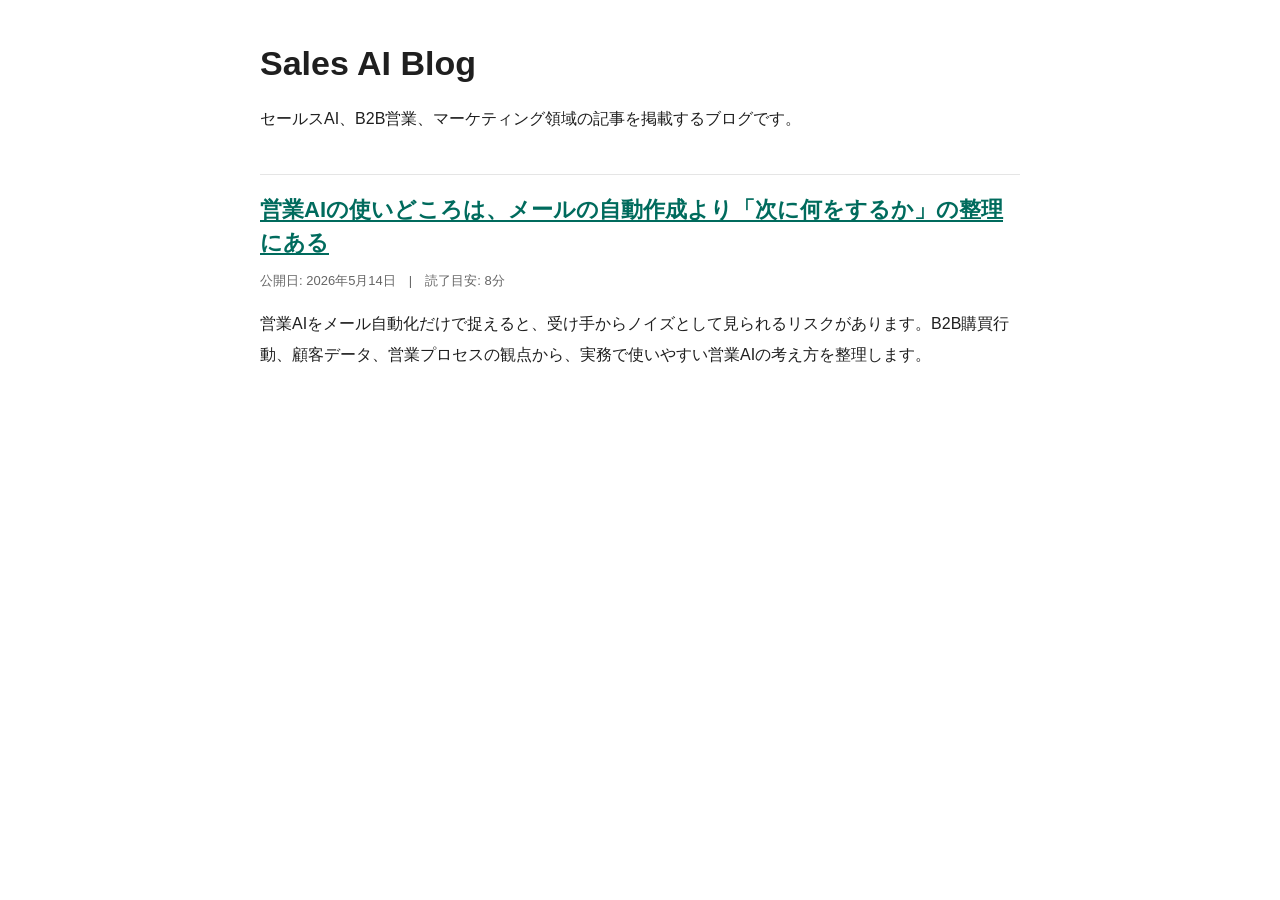
==== index.html @ db7c1b65 "Add sales AI article site" ====
<!doctype html>
<html lang="ja">
<head>
  <meta charset="utf-8">
  <meta name="viewport" content="width=device-width, initial-scale=1">
  <title>Sales AI Blog</title>
  <meta name="description" content="セールスAI、B2B営業、マーケティング領域の記事を掲載するブログです。">
  <style>
    body {
      margin: 0;
      background: #ffffff;
      color: #1f1f1f;
      font-family: -apple-system, BlinkMacSystemFont, "Hiragino Sans", "Yu Gothic", "YuGothic", Meiryo, sans-serif;
      line-height: 1.9;
      letter-spacing: 0;
    }

    main {
      width: min(760px, calc(100% - 32px));
      margin: 0 auto;
      padding: 40px 0 64px;
    }

    h1 {
      margin: 0 0 16px;
      font-size: 34px;
      line-height: 1.4;
      letter-spacing: 0;
    }

    h2 {
      margin: 40px 0 10px;
      padding-top: 18px;
      border-top: 1px solid #e5e5e5;
      font-size: 22px;
      line-height: 1.5;
    }

    p {
      margin: 0 0 1.2em;
    }

    a {
      color: #006b5d;
      text-underline-offset: 3px;
    }

    .meta {
      color: #666666;
      font-size: 13px;
    }
  </style>
</head>
<body>
  <main>
    <h1>Sales AI Blog</h1>
    <p>セールスAI、B2B営業、マーケティング領域の記事を掲載するブログです。</p>

    <h2><a href="./articles/01-sales-ai-next-action.html">営業AIの使いどころは、メールの自動作成より「次に何をするか」の整理にある</a></h2>
    <p class="meta">公開日: 2026年5月14日　|　読了目安: 8分</p>
    <p>営業AIをメール自動化だけで捉えると、受け手からノイズとして見られるリスクがあります。B2B購買行動、顧客データ、営業プロセスの観点から、実務で使いやすい営業AIの考え方を整理します。</p>
  </main>
</body>
</html>
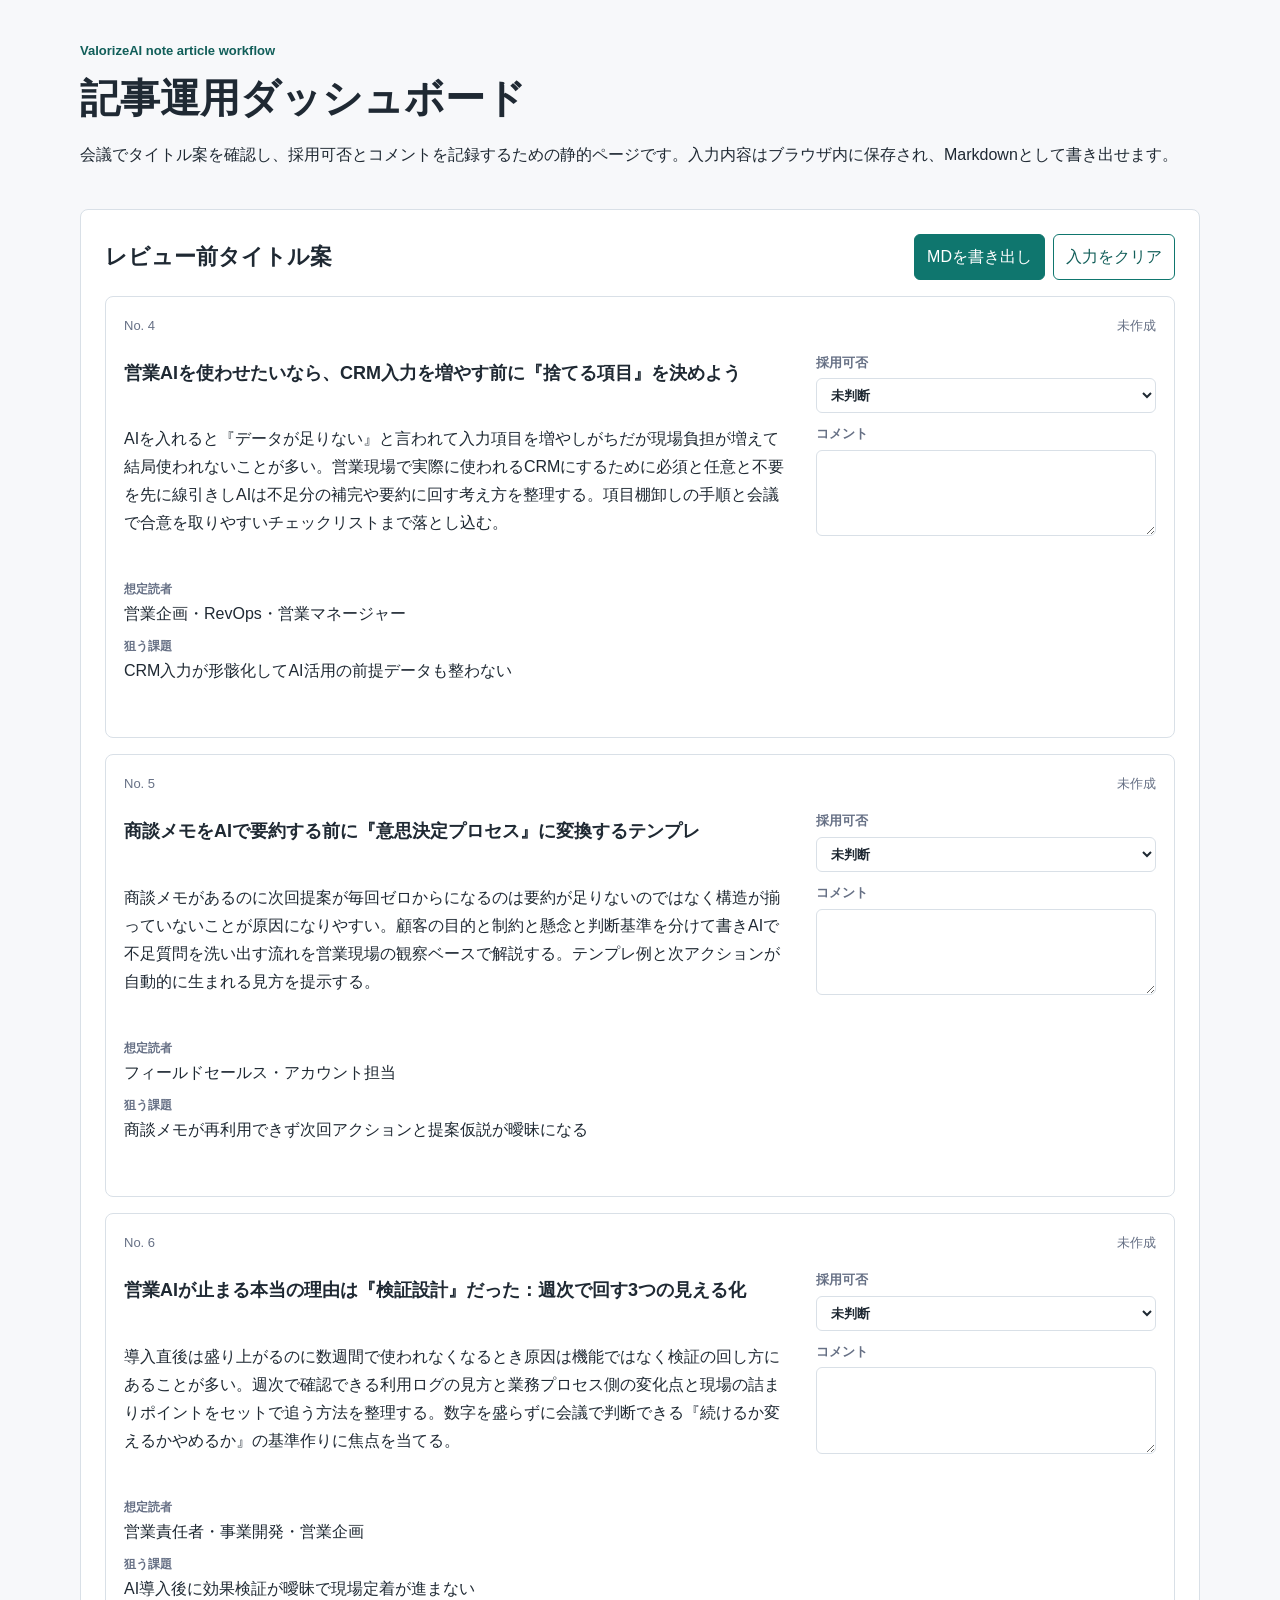
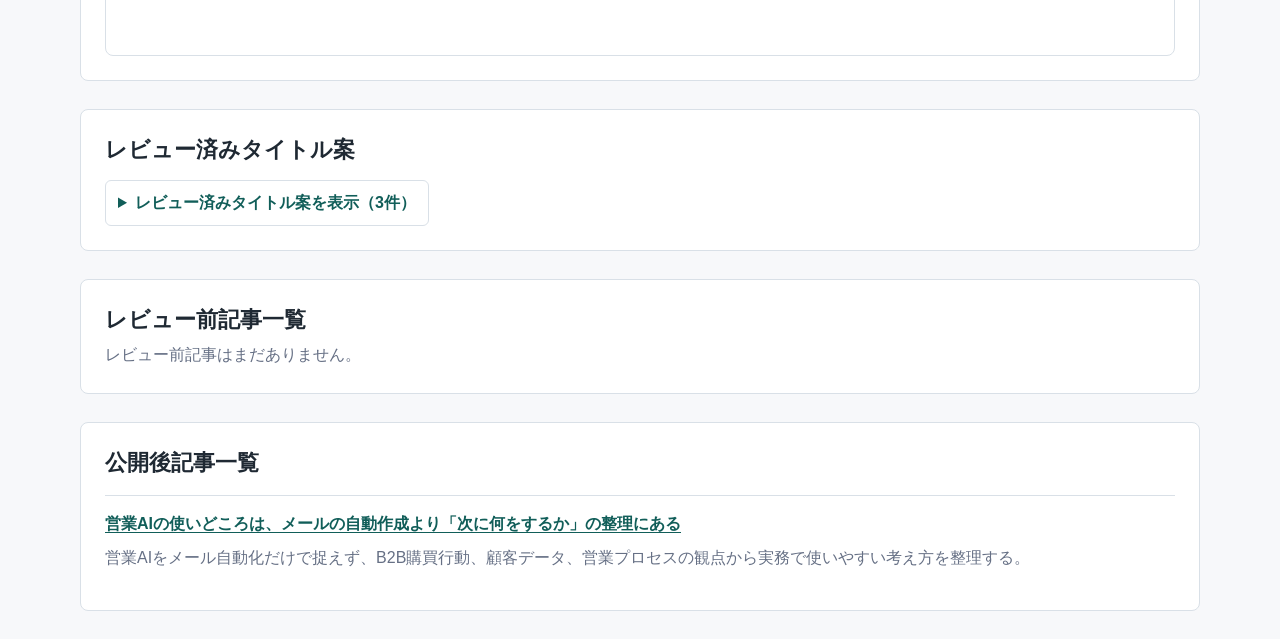
==== commit a3a49753: "Switch article tracking to Markdown 2026-05-20" ====
--- a/index.html
+++ b/index.html
@@ -3,62 +3,149 @@
 <head>
   <meta charset="utf-8">
   <meta name="viewport" content="width=device-width, initial-scale=1">
-  <title>Sales AI Blog</title>
-  <meta name="description" content="セールスAI、B2B営業、マーケティング領域の記事を掲載するブログです。">
-  <style>
-    body {
-      margin: 0;
-      background: #ffffff;
-      color: #1f1f1f;
-      font-family: -apple-system, BlinkMacSystemFont, "Hiragino Sans", "Yu Gothic", "YuGothic", Meiryo, sans-serif;
-      line-height: 1.9;
-      letter-spacing: 0;
-    }
+  <meta name="robots" content="noindex, nofollow">
+  <title>ValorizeAI 記事運用ダッシュボード</title>
+  <meta name="description" content="タイトル案、レビュー前記事、公開後記事を確認する会議用ダッシュボードです。">
+  <link rel="stylesheet" href="./styles.css">
+</head><body>
+  <header class="site-header">
+    <p class="eyebrow">ValorizeAI note article workflow</p>
+    <h1>記事運用ダッシュボード</h1>
+    <p>会議でタイトル案を確認し、採用可否とコメントを記録するための静的ページです。入力内容はブラウザ内に保存され、Markdownとして書き出せます。</p>
+  </header>
+  <main>
+    <section class="section">
+      <div class="section-title">
+        <h2>レビュー前タイトル案</h2>
+        <div class="actions">
+          <button type="button" id="exportMarkdown">MDを書き出し</button>
+          <button type="button" id="clearLocal">入力をクリア</button>
+        </div>
+      </div>
+      <div class="ideas-grid">
+        <article class="idea-card" data-row-id="4" data-title="営業AIを使わせたいなら、CRM入力を増やす前に『捨てる項目』を決めよう">
+          <div class="card-head">
+            <span class="number">No. 4</span>
+            <span class="status">未作成</span>
+          </div>
+          <h3>営業AIを使わせたいなら、CRM入力を増やす前に『捨てる項目』を決めよう</h3>
+          <p>AIを入れると『データが足りない』と言われて入力項目を増やしがちだが現場負担が増えて結局使われないことが多い。営業現場で実際に使われるCRMにするために必須と任意と不要を先に線引きしAIは不足分の補完や要約に回す考え方を整理する。項目棚卸しの手順と会議で合意を取りやすいチェックリストまで落とし込む。</p>
+          <dl>
+            <div><dt>想定読者</dt><dd>営業企画・RevOps・営業マネージャー</dd></div>
+            <div><dt>狙う課題</dt><dd>CRM入力が形骸化してAI活用の前提データも整わない</dd></div>
+          </dl>
+          <div class="review-controls">
+            <label>
+              採用可否
+              <select data-field="decision">
+                <option value="未判断" selected>未判断</option>
+<option value="採用">採用</option>
+<option value="不採用">不採用</option>
+<option value="保留">保留</option>
+              </select>
+            </label>
+            <label>
+              コメント
+              <textarea data-field="comment" rows="3"></textarea>
+            </label>
+          </div>
+        </article>
+<article class="idea-card" data-row-id="5" data-title="商談メモをAIで要約する前に『意思決定プロセス』に変換するテンプレ">
+          <div class="card-head">
+            <span class="number">No. 5</span>
+            <span class="status">未作成</span>
+          </div>
+          <h3>商談メモをAIで要約する前に『意思決定プロセス』に変換するテンプレ</h3>
+          <p>商談メモがあるのに次回提案が毎回ゼロからになるのは要約が足りないのではなく構造が揃っていないことが原因になりやすい。顧客の目的と制約と懸念と判断基準を分けて書きAIで不足質問を洗い出す流れを営業現場の観察ベースで解説する。テンプレ例と次アクションが自動的に生まれる見方を提示する。</p>
+          <dl>
+            <div><dt>想定読者</dt><dd>フィールドセールス・アカウント担当</dd></div>
+            <div><dt>狙う課題</dt><dd>商談メモが再利用できず次回アクションと提案仮説が曖昧になる</dd></div>
+          </dl>
+          <div class="review-controls">
+            <label>
+              採用可否
+              <select data-field="decision">
+                <option value="未判断" selected>未判断</option>
+<option value="採用">採用</option>
+<option value="不採用">不採用</option>
+<option value="保留">保留</option>
+              </select>
+            </label>
+            <label>
+              コメント
+              <textarea data-field="comment" rows="3"></textarea>
+            </label>
+          </div>
+        </article>
+<article class="idea-card" data-row-id="6" data-title="営業AIが止まる本当の理由は『検証設計』だった：週次で回す3つの見える化">
+          <div class="card-head">
+            <span class="number">No. 6</span>
+            <span class="status">未作成</span>
+          </div>
+          <h3>営業AIが止まる本当の理由は『検証設計』だった：週次で回す3つの見える化</h3>
+          <p>導入直後は盛り上がるのに数週間で使われなくなるとき原因は機能ではなく検証の回し方にあることが多い。週次で確認できる利用ログの見方と業務プロセス側の変化点と現場の詰まりポイントをセットで追う方法を整理する。数字を盛らずに会議で判断できる『続けるか変えるかやめるか』の基準作りに焦点を当てる。</p>
+          <dl>
+            <div><dt>想定読者</dt><dd>営業責任者・事業開発・営業企画</dd></div>
+            <div><dt>狙う課題</dt><dd>AI導入後に効果検証が曖昧で現場定着が進まない</dd></div>
+          </dl>
+          <div class="review-controls">
+            <label>
+              採用可否
+              <select data-field="decision">
+                <option value="未判断" selected>未判断</option>
+<option value="採用">採用</option>
+<option value="不採用">不採用</option>
+<option value="保留">保留</option>
+              </select>
+            </label>
+            <label>
+              コメント
+              <textarea data-field="comment" rows="3"></textarea>
+            </label>
+          </div>
+        </article>
+      </div>
+    </section>
 
-    main {
-      width: min(760px, calc(100% - 32px));
-      margin: 0 auto;
-      padding: 40px 0 64px;
-    }
+    <section class="section compact-section reviewed-section">
+      <h2>レビュー済みタイトル案</h2>
+      <details class="reviewed-details">
+        <summary>レビュー済みタイトル案を表示（3件）</summary>
+        <ul class="reviewed-list">
+<li>
+          <span class="reviewed-decision">採用</span>
+          <span class="reviewed-title">営業AIを導入する前に決めておきたい「使わせる業務」と「任せない業務」</span>
+          
+        </li>
+<li>
+          <span class="reviewed-decision">採用</span>
+          <span class="reviewed-title">AIで商談準備を速くするなら、最初に見るべき顧客情報は何か</span>
+          <p class="reviewed-reason">AIで適当にやらない。人間がしっかり情報収集するプロセスにAIが実際にどのように使われるのか。という点にフォーカス。</p>
+        </li>
+<li>
+          <span class="reviewed-decision">不採用</span>
+          <span class="reviewed-title">営業資料をAIで作る前に、まず整理すべき「顧客の言葉」</span>
+          <p class="reviewed-reason">作成の方針上、営業資料をAIで作りましょうというのは当分触れないで良いかなと。</p>
+        </li>
+        </ul>
+      </details>
+    </section>
 
-    h1 {
-      margin: 0 0 16px;
-      font-size: 34px;
-      line-height: 1.4;
-      letter-spacing: 0;
-    }
+    <section class="section">
+      <h2>レビュー前記事一覧</h2>
+      <p class="empty">レビュー前記事はまだありません。</p>
+    </section>
 
-    h2 {
-      margin: 40px 0 10px;
-      padding-top: 18px;
-      border-top: 1px solid #e5e5e5;
-      font-size: 22px;
-      line-height: 1.5;
-    }
-
-    p {
-      margin: 0 0 1.2em;
-    }
-
-    a {
-      color: #006b5d;
-      text-underline-offset: 3px;
-    }
-
-    .meta {
-      color: #666666;
-      font-size: 13px;
-    }
-  </style>
-</head>
-<body>
-  <main>
-    <h1>Sales AI Blog</h1>
-    <p>セールスAI、B2B営業、マーケティング領域の記事を掲載するブログです。</p>
-
-    <h2><a href="./articles/01-sales-ai-next-action.html">営業AIの使いどころは、メールの自動作成より「次に何をするか」の整理にある</a></h2>
-    <p class="meta">公開日: 2026年5月14日　|　読了目安: 8分</p>
-    <p>営業AIをメール自動化だけで捉えると、受け手からノイズとして見られるリスクがあります。B2B購買行動、顧客データ、営業プロセスの観点から、実務で使いやすい営業AIの考え方を整理します。</p>
+    <section class="section">
+      <h2>公開後記事一覧</h2>
+      <ul class="article-list">
+<li>
+          <div class="article-title"><a href="articles/01-sales-ai-next-action.html">営業AIの使いどころは、メールの自動作成より「次に何をするか」の整理にある</a></div>
+          <p>営業AIをメール自動化だけで捉えず、B2B購買行動、顧客データ、営業プロセスの観点から実務で使いやすい考え方を整理する。</p>
+        </li>
+      </ul>
+    </section>
   </main>
+  <script src="./review.js"></script>
 </body>
-</html>
+</html>
--- a/styles.css
+++ b/styles.css
@@ -0,0 +1,295 @@
+:root {
+  --ink: #1f2933;
+  --muted: #667085;
+  --line: #d9e0e7;
+  --bg: #f7f8fa;
+  --panel: #ffffff;
+  --accent: #0f766e;
+  --accent-dark: #115e59;
+}
+
+* {
+  box-sizing: border-box;
+}
+
+body {
+  margin: 0;
+  background: var(--bg);
+  color: var(--ink);
+  font-family: -apple-system, BlinkMacSystemFont, "Hiragino Sans", "Yu Gothic", "YuGothic", Meiryo, sans-serif;
+  line-height: 1.75;
+  letter-spacing: 0;
+}
+
+a {
+  color: var(--accent-dark);
+  text-underline-offset: 3px;
+}
+
+.site-header,
+main {
+  width: min(1120px, calc(100% - 32px));
+  margin: 0 auto;
+}
+
+.site-header {
+  padding: 40px 0 24px;
+}
+
+.eyebrow {
+  margin: 0 0 8px;
+  color: var(--accent-dark);
+  font-size: 13px;
+  font-weight: 700;
+}
+
+h1 {
+  margin: 0 0 12px;
+  font-size: clamp(28px, 4vw, 40px);
+  line-height: 1.35;
+}
+
+h2 {
+  margin: 0;
+  font-size: 22px;
+  line-height: 1.45;
+}
+
+h3 {
+  margin: 8px 0 8px;
+  font-size: 18px;
+  line-height: 1.55;
+}
+
+.section {
+  margin: 0 0 28px;
+  padding: 24px;
+  background: var(--panel);
+  border: 1px solid var(--line);
+  border-radius: 8px;
+}
+
+.section-title {
+  display: flex;
+  gap: 16px;
+  align-items: center;
+  justify-content: space-between;
+  margin-bottom: 16px;
+}
+
+.actions {
+  display: flex;
+  flex-wrap: wrap;
+  gap: 8px;
+}
+
+button,
+select,
+textarea {
+  font: inherit;
+}
+
+button {
+  border: 1px solid var(--accent);
+  border-radius: 6px;
+  padding: 8px 12px;
+  background: var(--accent);
+  color: #ffffff;
+  cursor: pointer;
+}
+
+button#clearLocal {
+  background: #ffffff;
+  color: var(--accent-dark);
+}
+
+.ideas-grid {
+  display: grid;
+  grid-template-columns: 1fr;
+  gap: 16px;
+}
+
+.idea-card {
+  display: grid;
+  grid-template-columns: minmax(0, 1fr) minmax(260px, 340px);
+  column-gap: 24px;
+  row-gap: 14px;
+  border: 1px solid var(--line);
+  border-radius: 8px;
+  padding: 18px;
+  background: #ffffff;
+}
+
+.card-head {
+  display: flex;
+  grid-column: 1 / -1;
+  justify-content: space-between;
+  gap: 12px;
+  color: var(--muted);
+  font-size: 13px;
+}
+
+.idea-card h3,
+.idea-card p,
+.idea-card dl {
+  grid-column: 1;
+}
+
+.status {
+  white-space: nowrap;
+}
+
+dl {
+  margin: 12px 0;
+}
+
+dt {
+  color: var(--muted);
+  font-size: 12px;
+  font-weight: 700;
+}
+
+dd {
+  margin: 0 0 8px;
+}
+
+.review-controls {
+  display: grid;
+  grid-column: 2;
+  grid-row: 2 / span 4;
+  align-self: start;
+  gap: 10px;
+}
+
+label {
+  display: grid;
+  gap: 4px;
+  color: var(--muted);
+  font-size: 13px;
+  font-weight: 700;
+}
+
+select,
+textarea {
+  width: 100%;
+  border: 1px solid var(--line);
+  border-radius: 6px;
+  padding: 8px 10px;
+  color: var(--ink);
+  background: #ffffff;
+}
+
+textarea {
+  resize: vertical;
+}
+
+.article-list {
+  margin: 16px 0 0;
+  padding: 0;
+  list-style: none;
+}
+
+.reviewed-list {
+  margin: 16px 0 0;
+  padding: 0;
+  list-style: none;
+}
+
+.reviewed-details {
+  margin-top: 14px;
+}
+
+.reviewed-details summary {
+  width: fit-content;
+  border: 1px solid var(--line);
+  border-radius: 6px;
+  padding: 8px 12px;
+  color: var(--accent-dark);
+  font-weight: 700;
+  cursor: pointer;
+  user-select: none;
+}
+
+.reviewed-details summary:hover {
+  background: #eef6f4;
+}
+
+.reviewed-list li {
+  display: grid;
+  grid-template-columns: 84px minmax(0, 1fr);
+  gap: 10px 14px;
+  align-items: start;
+  padding: 10px 0;
+  border-top: 1px solid var(--line);
+}
+
+.reviewed-decision {
+  display: inline-block;
+  border-radius: 999px;
+  padding: 2px 10px;
+  background: #eef6f4;
+  color: var(--accent-dark);
+  font-size: 13px;
+  font-weight: 700;
+  text-align: center;
+}
+
+.reviewed-title {
+  font-weight: 700;
+}
+
+.reviewed-reason {
+  grid-column: 2;
+  margin: -4px 0 0;
+  color: var(--muted);
+  font-size: 14px;
+}
+
+.article-list li {
+  padding: 14px 0;
+  border-top: 1px solid var(--line);
+}
+
+.article-title {
+  font-weight: 700;
+}
+
+.article-list p,
+.empty {
+  margin: 6px 0 0;
+  color: var(--muted);
+}
+
+.note-link {
+  display: inline-block;
+  margin-left: 8px;
+  font-size: 13px;
+}
+
+@media (max-width: 680px) {
+  .section {
+    padding: 18px;
+  }
+
+  .section-title {
+    align-items: flex-start;
+    flex-direction: column;
+  }
+
+  .idea-card {
+    grid-template-columns: 1fr;
+  }
+
+  .review-controls {
+    grid-column: 1;
+    grid-row: auto;
+  }
+
+  .reviewed-list li {
+    grid-template-columns: 1fr;
+  }
+
+  .reviewed-reason {
+    grid-column: 1;
+  }
+}
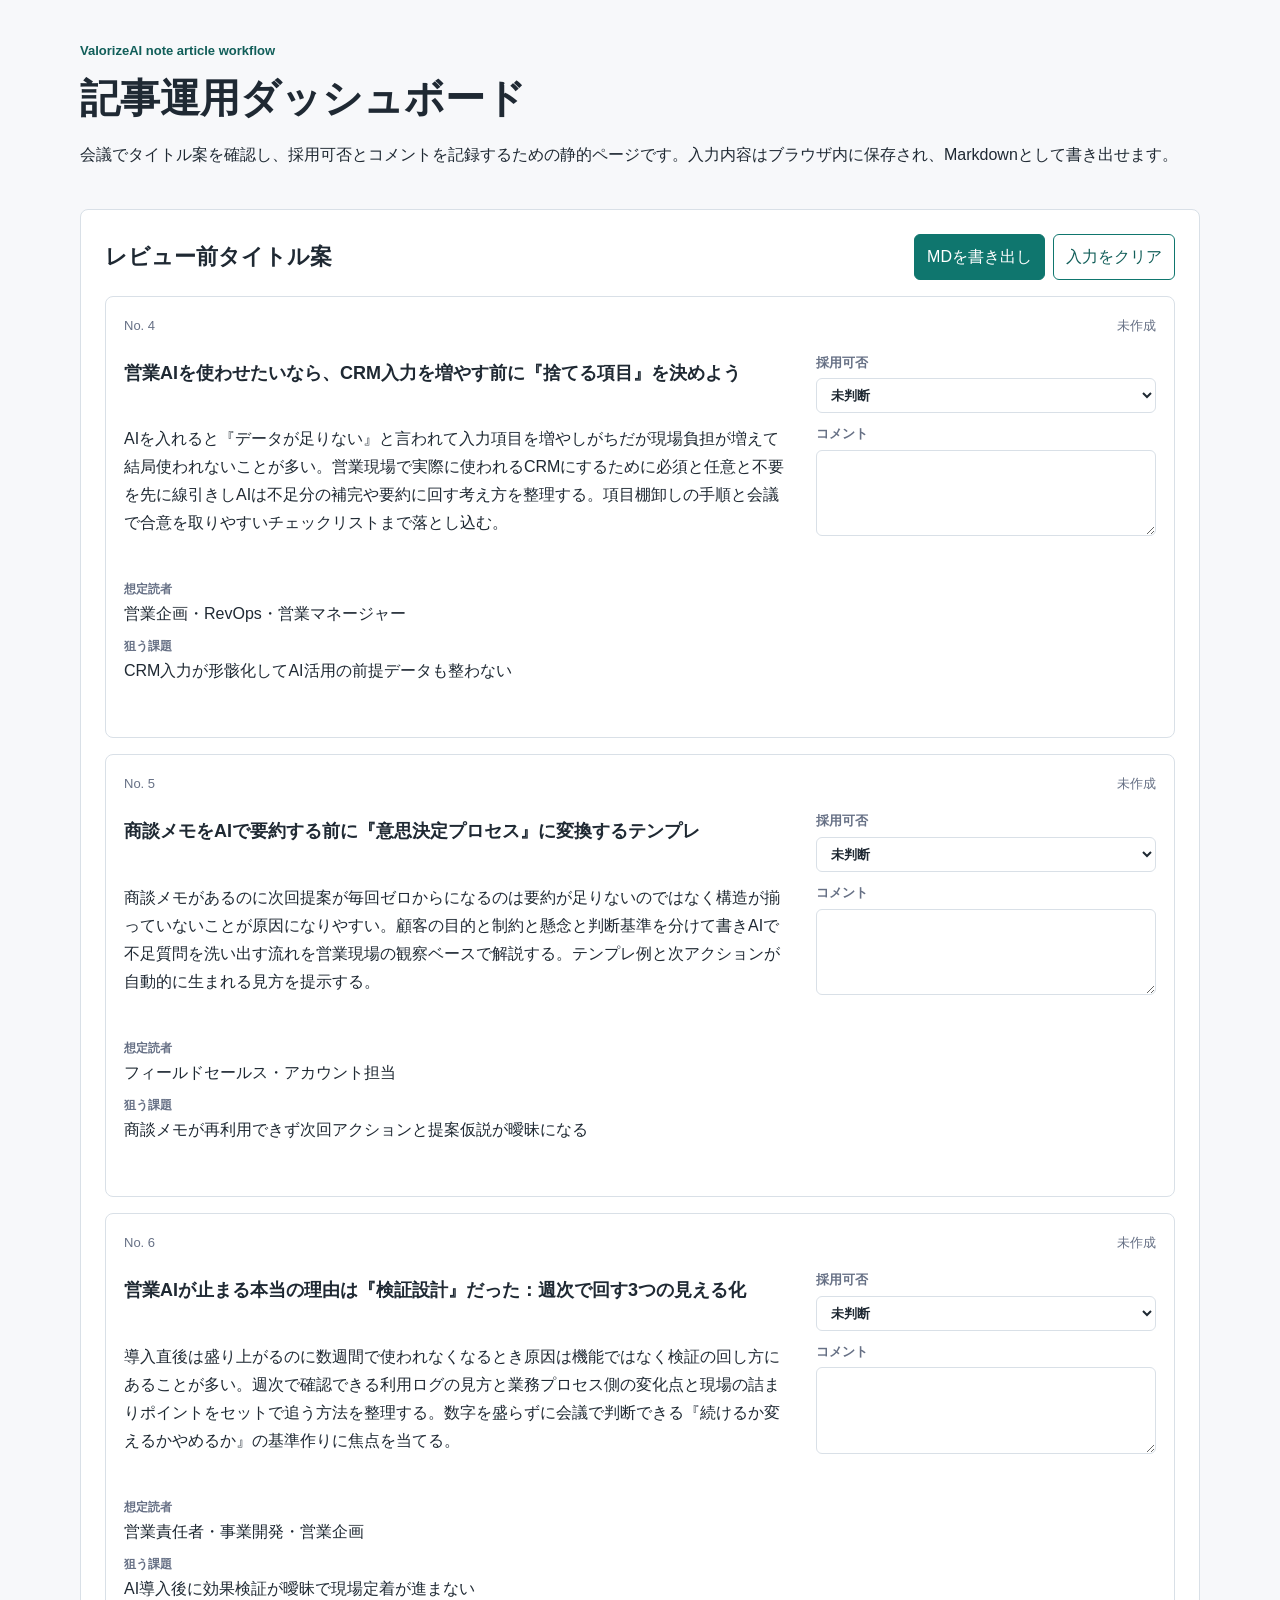
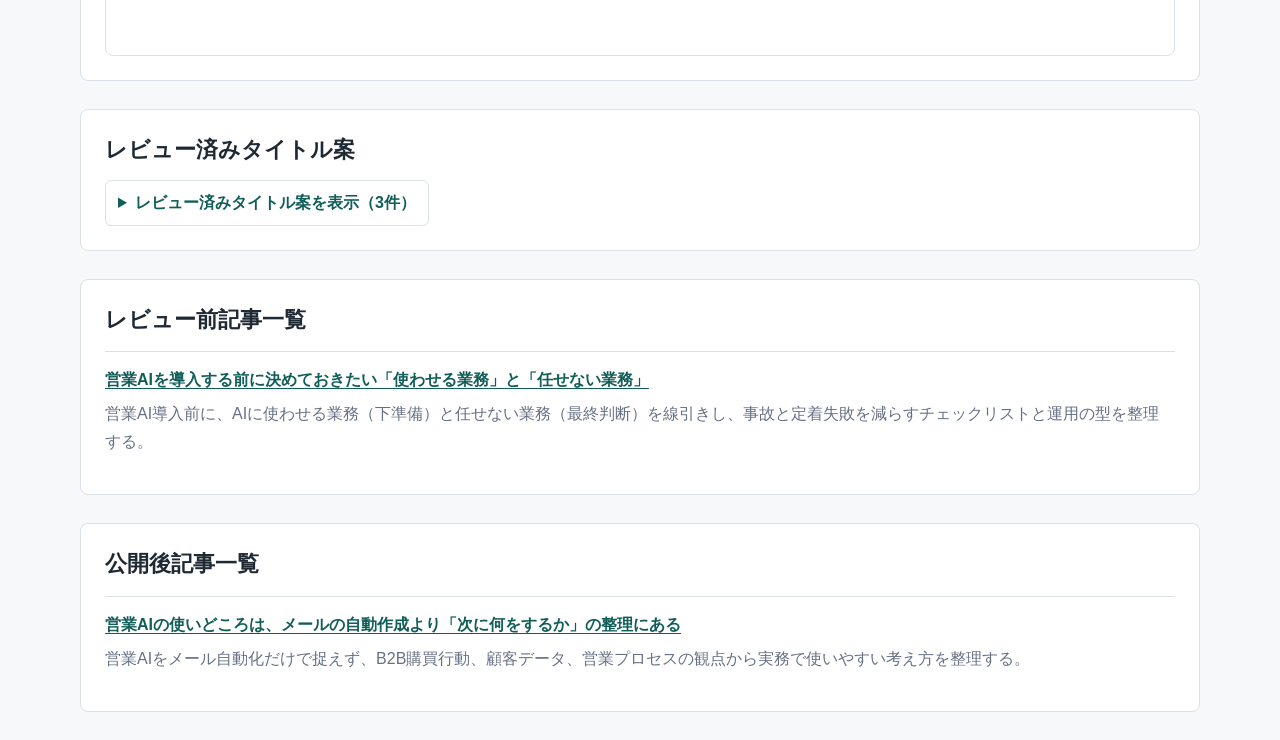
==== commit a8543193: "Add review article 2026-05-20 sales-ai-task-boundary" ====
--- a/index.html
+++ b/index.html
@@ -133,7 +133,12 @@
 
     <section class="section">
       <h2>レビュー前記事一覧</h2>
-      <p class="empty">レビュー前記事はまだありません。</p>
+      <ul class="article-list">
+<li>
+          <div class="article-title"><a href="articles/2026-05-20-sales-ai-task-boundary.html">営業AIを導入する前に決めておきたい「使わせる業務」と「任せない業務」</a></div>
+          <p>営業AI導入前に、AIに使わせる業務（下準備）と任せない業務（最終判断）を線引きし、事故と定着失敗を減らすチェックリストと運用の型を整理する。</p>
+        </li>
+      </ul>
     </section>
 
     <section class="section">
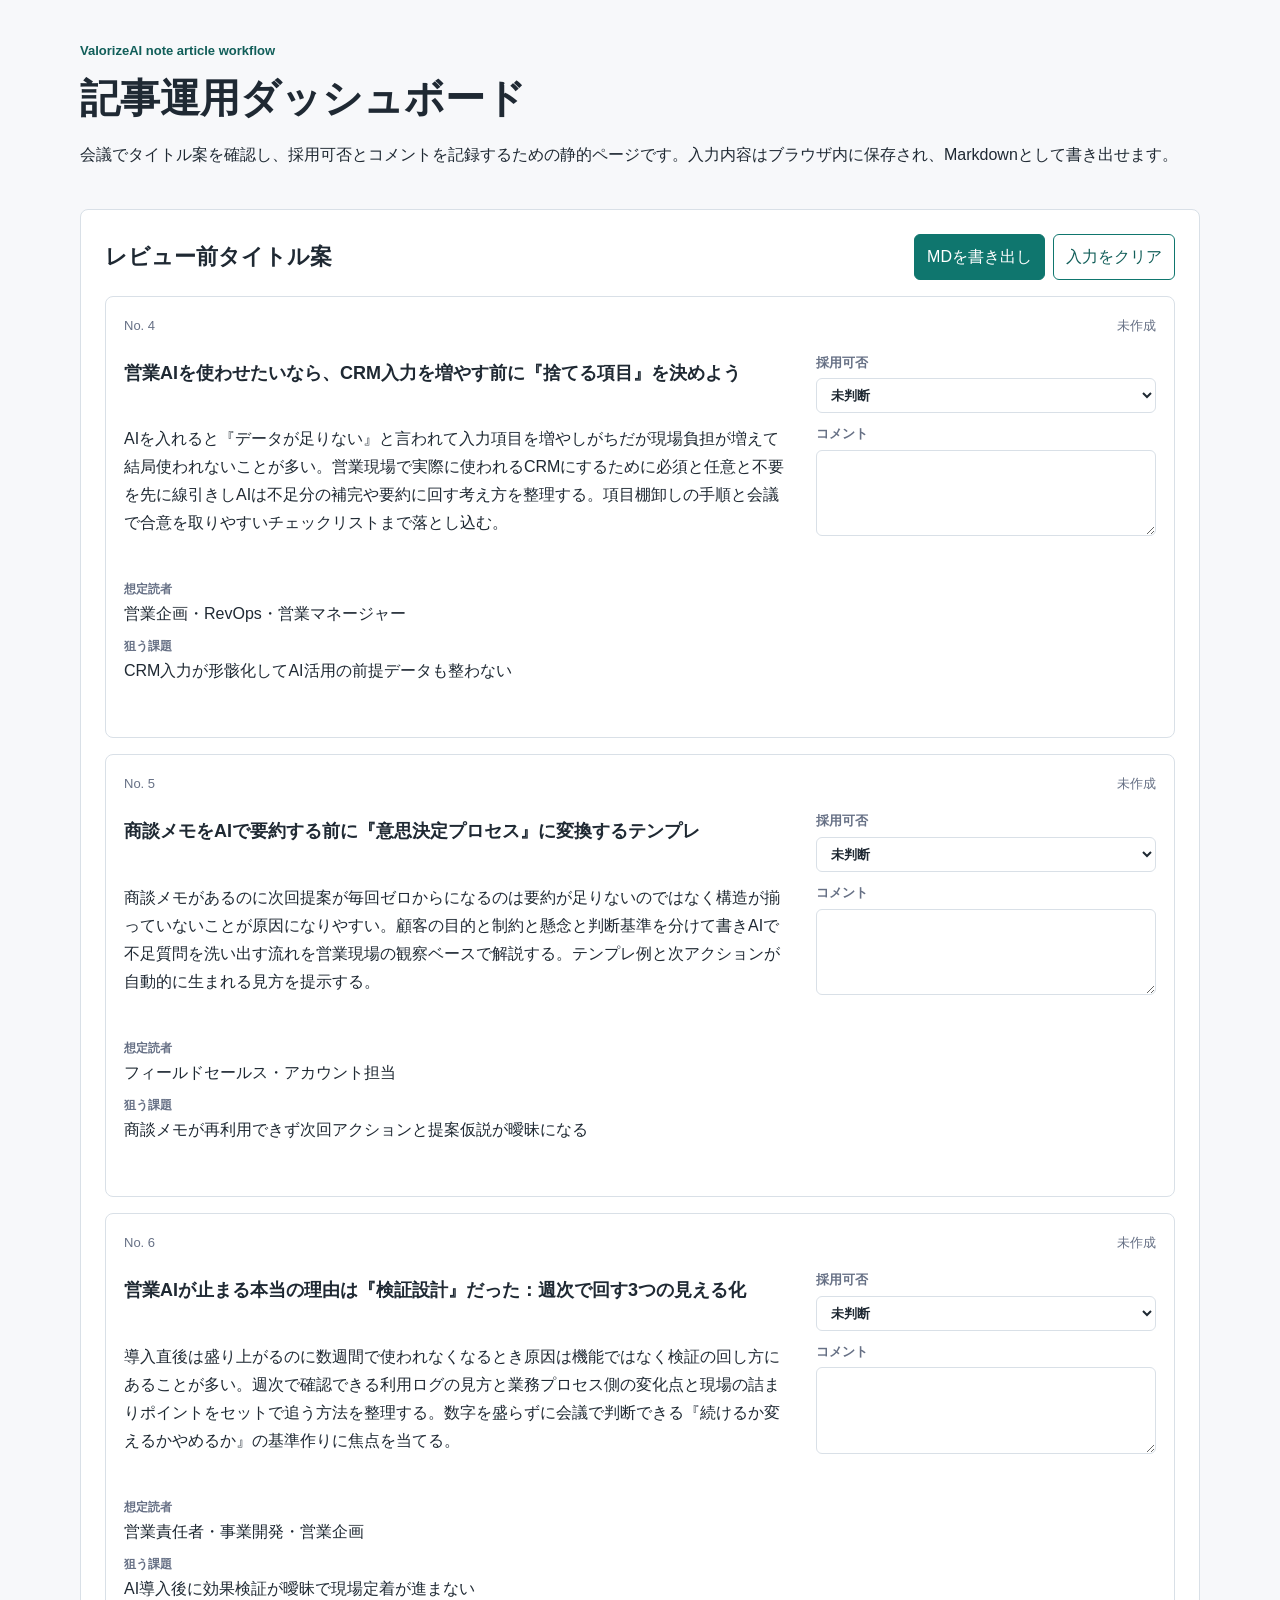
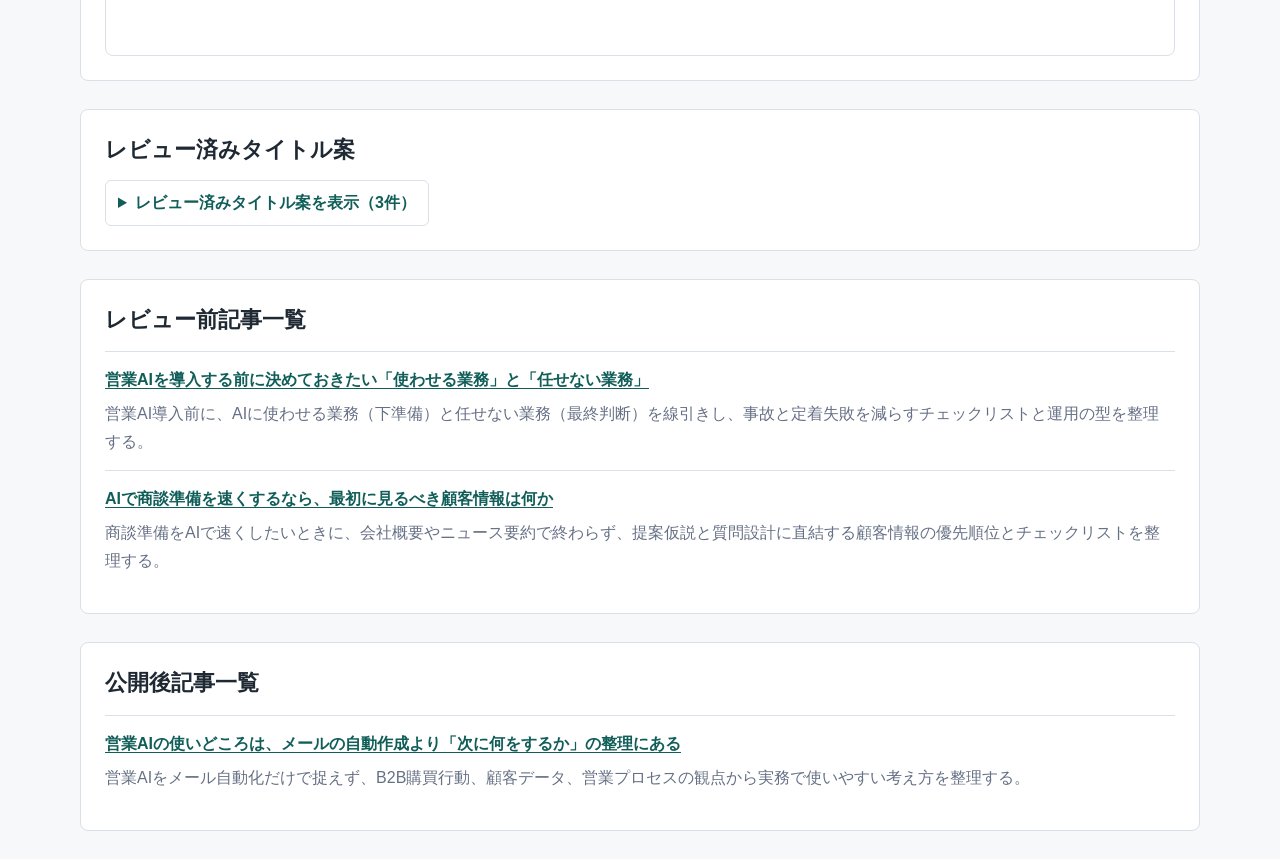
==== commit ec7a2652: "Add review article 2026-05-21 sales-ai-meeting-prep-customer-info" ====
--- a/index.html
+++ b/index.html
@@ -138,6 +138,10 @@
           <div class="article-title"><a href="articles/2026-05-20-sales-ai-task-boundary.html">営業AIを導入する前に決めておきたい「使わせる業務」と「任せない業務」</a></div>
           <p>営業AI導入前に、AIに使わせる業務（下準備）と任せない業務（最終判断）を線引きし、事故と定着失敗を減らすチェックリストと運用の型を整理する。</p>
         </li>
+<li>
+          <div class="article-title"><a href="articles/2026-05-21-sales-ai-meeting-prep-customer-info.html">AIで商談準備を速くするなら、最初に見るべき顧客情報は何か</a></div>
+          <p>商談準備をAIで速くしたいときに、会社概要やニュース要約で終わらず、提案仮説と質問設計に直結する顧客情報の優先順位とチェックリストを整理する。</p>
+        </li>
       </ul>
     </section>
 
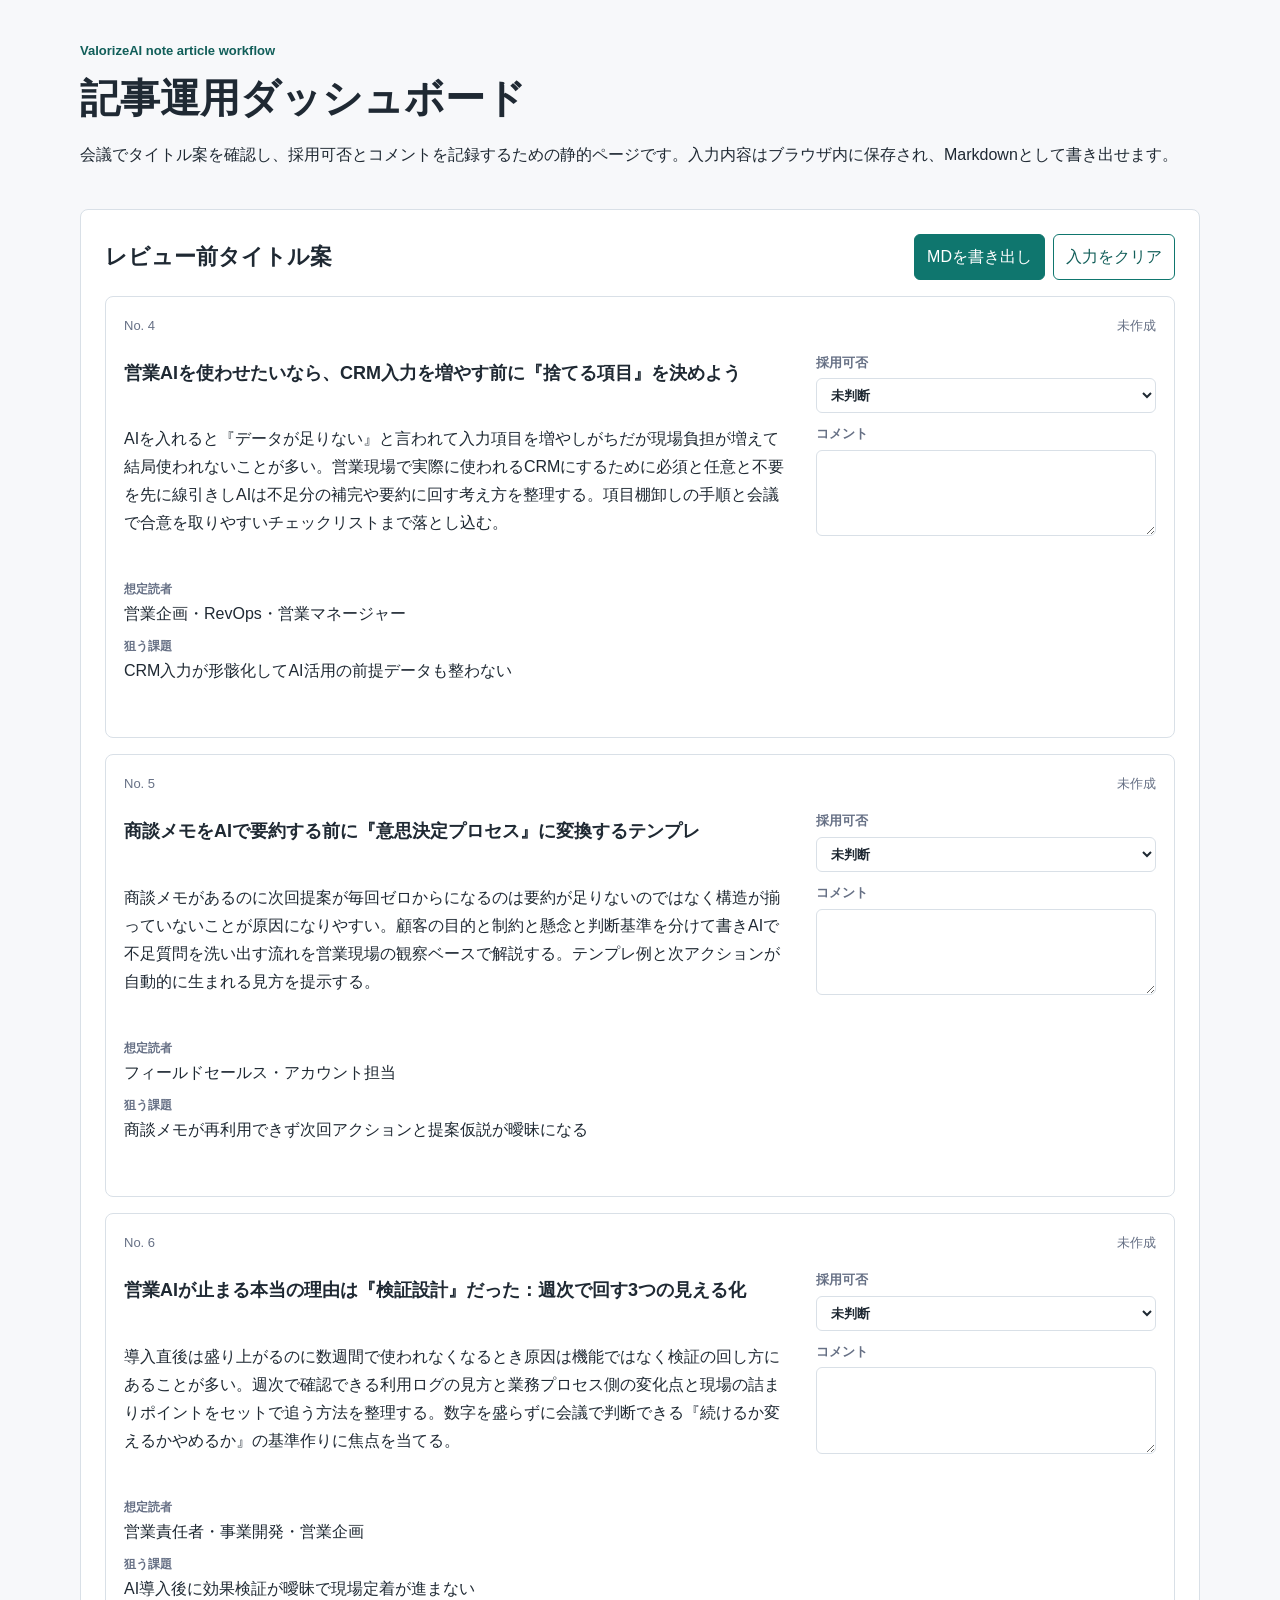
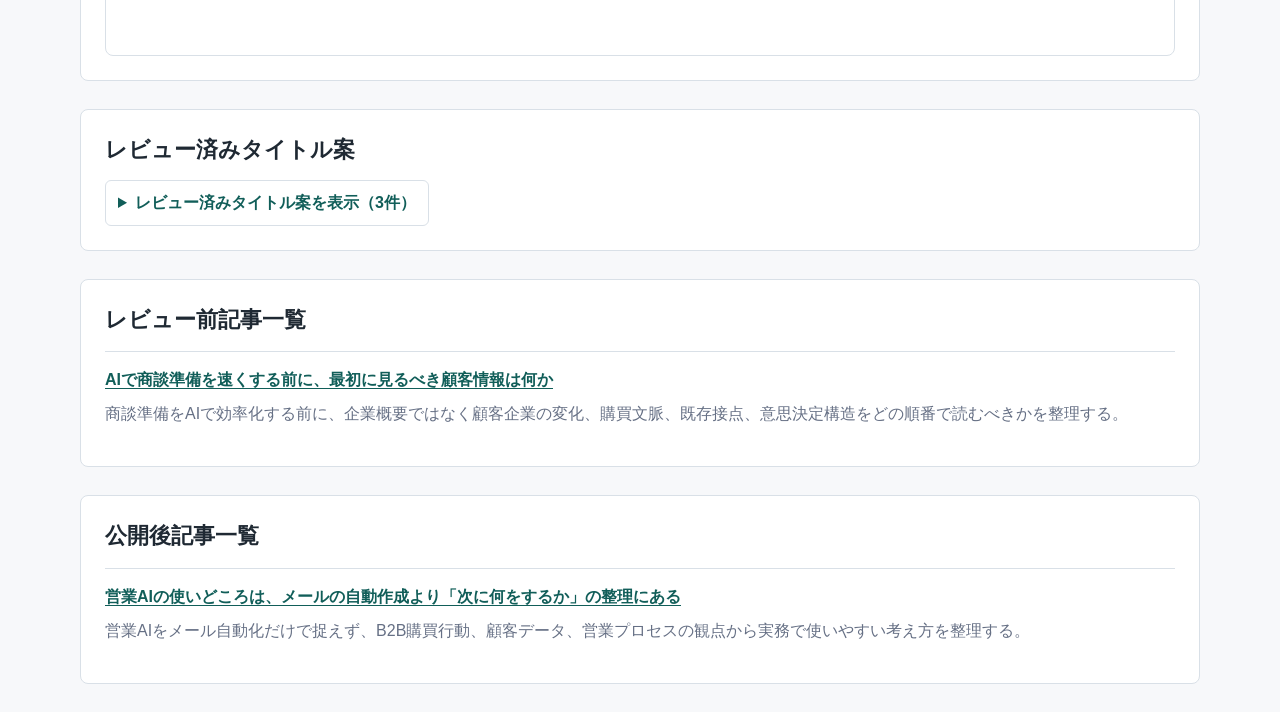
==== commit e176592c: "Replace review articles with refreshed AI sales prep article" ====
--- a/index.html
+++ b/index.html
@@ -119,7 +119,7 @@
         </li>
 <li>
           <span class="reviewed-decision">採用</span>
-          <span class="reviewed-title">AIで商談準備を速くするなら、最初に見るべき顧客情報は何か</span>
+          <span class="reviewed-title">AIで商談準備を速くする前に、最初に見るべき顧客情報は何か</span>
           <p class="reviewed-reason">AIで適当にやらない。人間がしっかり情報収集するプロセスにAIが実際にどのように使われるのか。という点にフォーカス。</p>
         </li>
 <li>
@@ -135,12 +135,8 @@
       <h2>レビュー前記事一覧</h2>
       <ul class="article-list">
 <li>
-          <div class="article-title"><a href="articles/2026-05-20-sales-ai-task-boundary.html">営業AIを導入する前に決めておきたい「使わせる業務」と「任せない業務」</a></div>
-          <p>営業AI導入前に、AIに使わせる業務（下準備）と任せない業務（最終判断）を線引きし、事故と定着失敗を減らすチェックリストと運用の型を整理する。</p>
-        </li>
-<li>
-          <div class="article-title"><a href="articles/2026-05-21-sales-ai-meeting-prep-customer-info.html">AIで商談準備を速くするなら、最初に見るべき顧客情報は何か</a></div>
-          <p>商談準備をAIで速くしたいときに、会社概要やニュース要約で終わらず、提案仮説と質問設計に直結する顧客情報の優先順位とチェックリストを整理する。</p>
+          <div class="article-title"><a href="articles/2026-05-21-ai-sales-prep-customer-info.html">AIで商談準備を速くする前に、最初に見るべき顧客情報は何か</a></div>
+          <p>商談準備をAIで効率化する前に、企業概要ではなく顧客企業の変化、購買文脈、既存接点、意思決定構造をどの順番で読むべきかを整理する。</p>
         </li>
       </ul>
     </section>
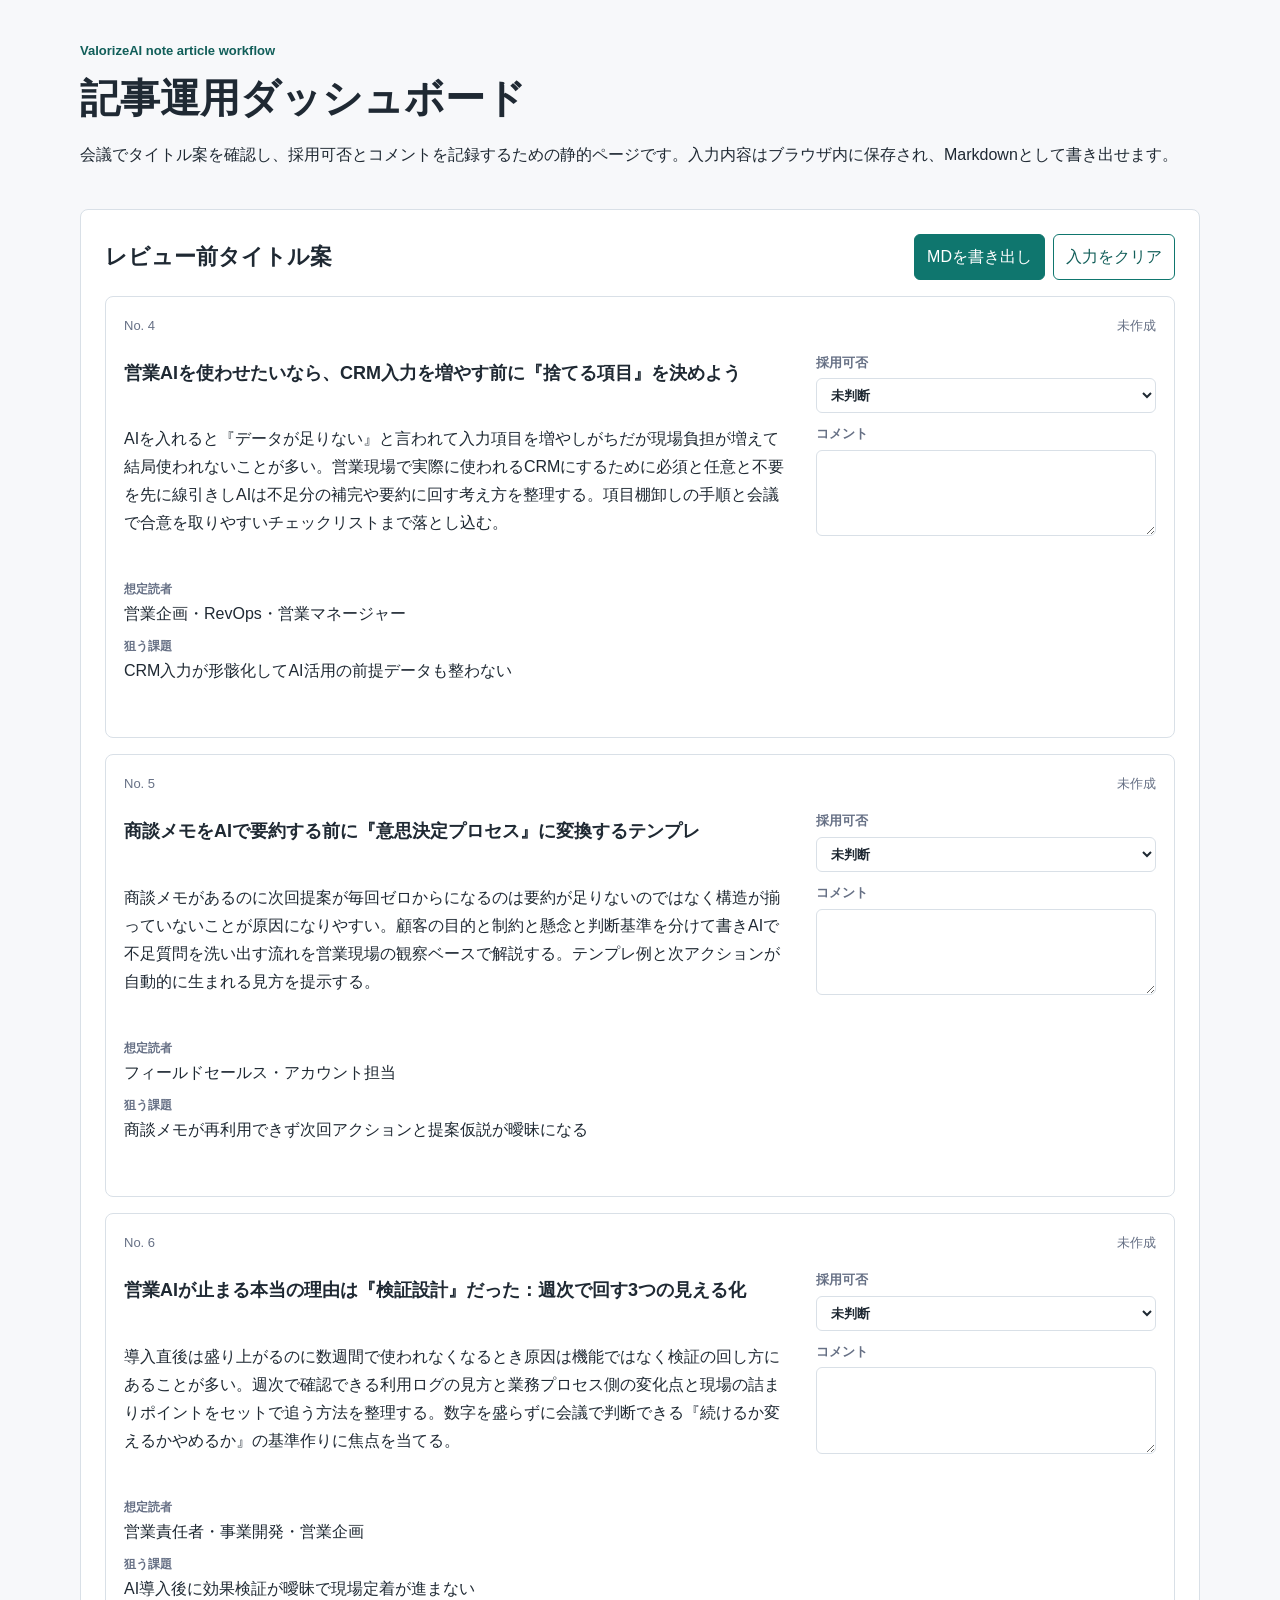
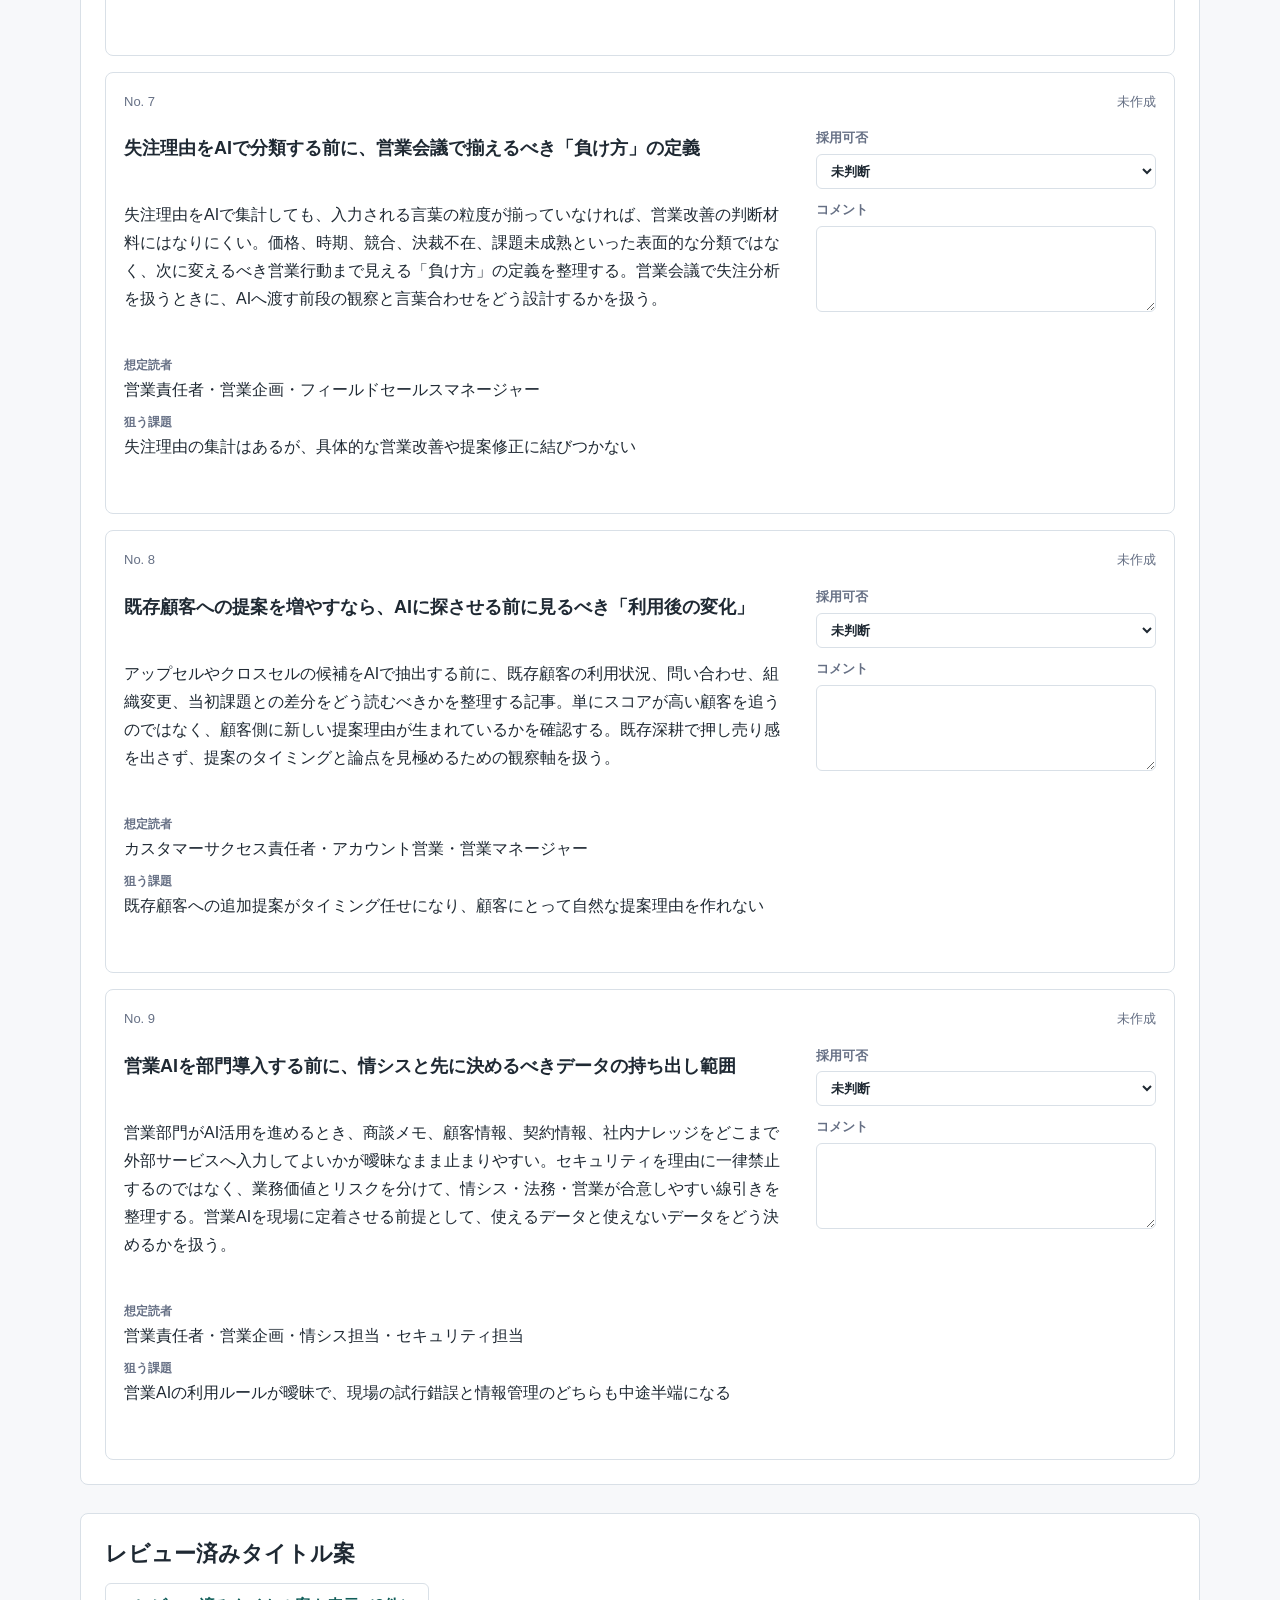
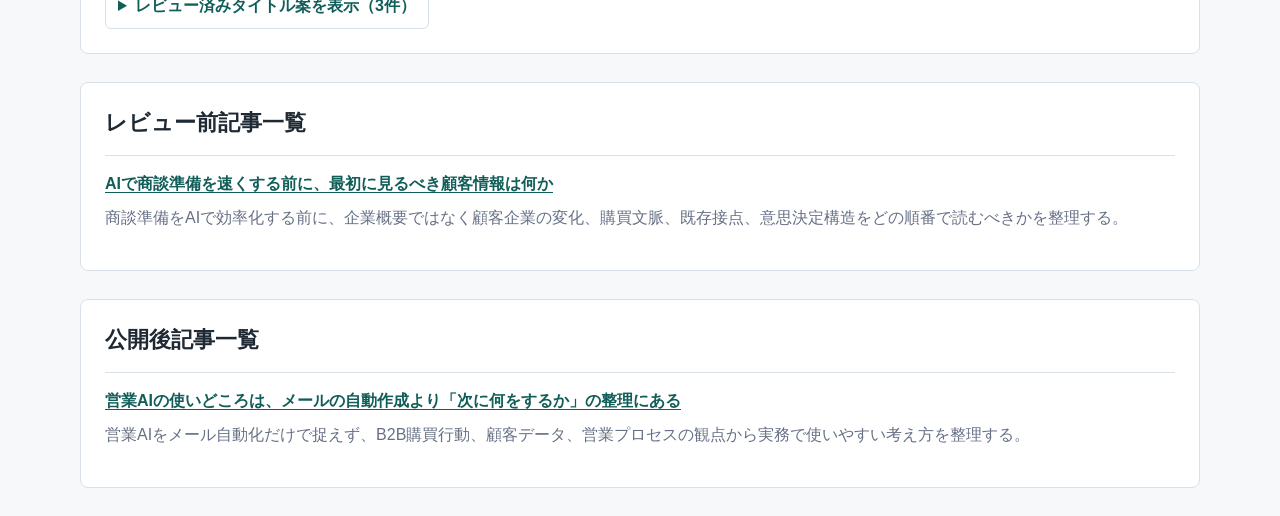
==== commit 8346e247: "Add daily article ideas 2026-05-21" ====
--- a/index.html
+++ b/index.html
@@ -104,6 +104,87 @@
             </label>
           </div>
         </article>
+<article class="idea-card" data-row-id="7" data-title="失注理由をAIで分類する前に、営業会議で揃えるべき「負け方」の定義">
+          <div class="card-head">
+            <span class="number">No. 7</span>
+            <span class="status">未作成</span>
+          </div>
+          <h3>失注理由をAIで分類する前に、営業会議で揃えるべき「負け方」の定義</h3>
+          <p>失注理由をAIで集計しても、入力される言葉の粒度が揃っていなければ、営業改善の判断材料にはなりにくい。価格、時期、競合、決裁不在、課題未成熟といった表面的な分類ではなく、次に変えるべき営業行動まで見える「負け方」の定義を整理する。営業会議で失注分析を扱うときに、AIへ渡す前段の観察と言葉合わせをどう設計するかを扱う。</p>
+          <dl>
+            <div><dt>想定読者</dt><dd>営業責任者・営業企画・フィールドセールスマネージャー</dd></div>
+            <div><dt>狙う課題</dt><dd>失注理由の集計はあるが、具体的な営業改善や提案修正に結びつかない</dd></div>
+          </dl>
+          <div class="review-controls">
+            <label>
+              採用可否
+              <select data-field="decision">
+                <option value="未判断" selected>未判断</option>
+<option value="採用">採用</option>
+<option value="不採用">不採用</option>
+<option value="保留">保留</option>
+              </select>
+            </label>
+            <label>
+              コメント
+              <textarea data-field="comment" rows="3"></textarea>
+            </label>
+          </div>
+        </article>
+<article class="idea-card" data-row-id="8" data-title="既存顧客への提案を増やすなら、AIに探させる前に見るべき「利用後の変化」">
+          <div class="card-head">
+            <span class="number">No. 8</span>
+            <span class="status">未作成</span>
+          </div>
+          <h3>既存顧客への提案を増やすなら、AIに探させる前に見るべき「利用後の変化」</h3>
+          <p>アップセルやクロスセルの候補をAIで抽出する前に、既存顧客の利用状況、問い合わせ、組織変更、当初課題との差分をどう読むべきかを整理する記事。単にスコアが高い顧客を追うのではなく、顧客側に新しい提案理由が生まれているかを確認する。既存深耕で押し売り感を出さず、提案のタイミングと論点を見極めるための観察軸を扱う。</p>
+          <dl>
+            <div><dt>想定読者</dt><dd>カスタマーサクセス責任者・アカウント営業・営業マネージャー</dd></div>
+            <div><dt>狙う課題</dt><dd>既存顧客への追加提案がタイミング任せになり、顧客にとって自然な提案理由を作れない</dd></div>
+          </dl>
+          <div class="review-controls">
+            <label>
+              採用可否
+              <select data-field="decision">
+                <option value="未判断" selected>未判断</option>
+<option value="採用">採用</option>
+<option value="不採用">不採用</option>
+<option value="保留">保留</option>
+              </select>
+            </label>
+            <label>
+              コメント
+              <textarea data-field="comment" rows="3"></textarea>
+            </label>
+          </div>
+        </article>
+<article class="idea-card" data-row-id="9" data-title="営業AIを部門導入する前に、情シスと先に決めるべきデータの持ち出し範囲">
+          <div class="card-head">
+            <span class="number">No. 9</span>
+            <span class="status">未作成</span>
+          </div>
+          <h3>営業AIを部門導入する前に、情シスと先に決めるべきデータの持ち出し範囲</h3>
+          <p>営業部門がAI活用を進めるとき、商談メモ、顧客情報、契約情報、社内ナレッジをどこまで外部サービスへ入力してよいかが曖昧なまま止まりやすい。セキュリティを理由に一律禁止するのではなく、業務価値とリスクを分けて、情シス・法務・営業が合意しやすい線引きを整理する。営業AIを現場に定着させる前提として、使えるデータと使えないデータをどう決めるかを扱う。</p>
+          <dl>
+            <div><dt>想定読者</dt><dd>営業責任者・営業企画・情シス担当・セキュリティ担当</dd></div>
+            <div><dt>狙う課題</dt><dd>営業AIの利用ルールが曖昧で、現場の試行錯誤と情報管理のどちらも中途半端になる</dd></div>
+          </dl>
+          <div class="review-controls">
+            <label>
+              採用可否
+              <select data-field="decision">
+                <option value="未判断" selected>未判断</option>
+<option value="採用">採用</option>
+<option value="不採用">不採用</option>
+<option value="保留">保留</option>
+              </select>
+            </label>
+            <label>
+              コメント
+              <textarea data-field="comment" rows="3"></textarea>
+            </label>
+          </div>
+        </article>
       </div>
     </section>
 
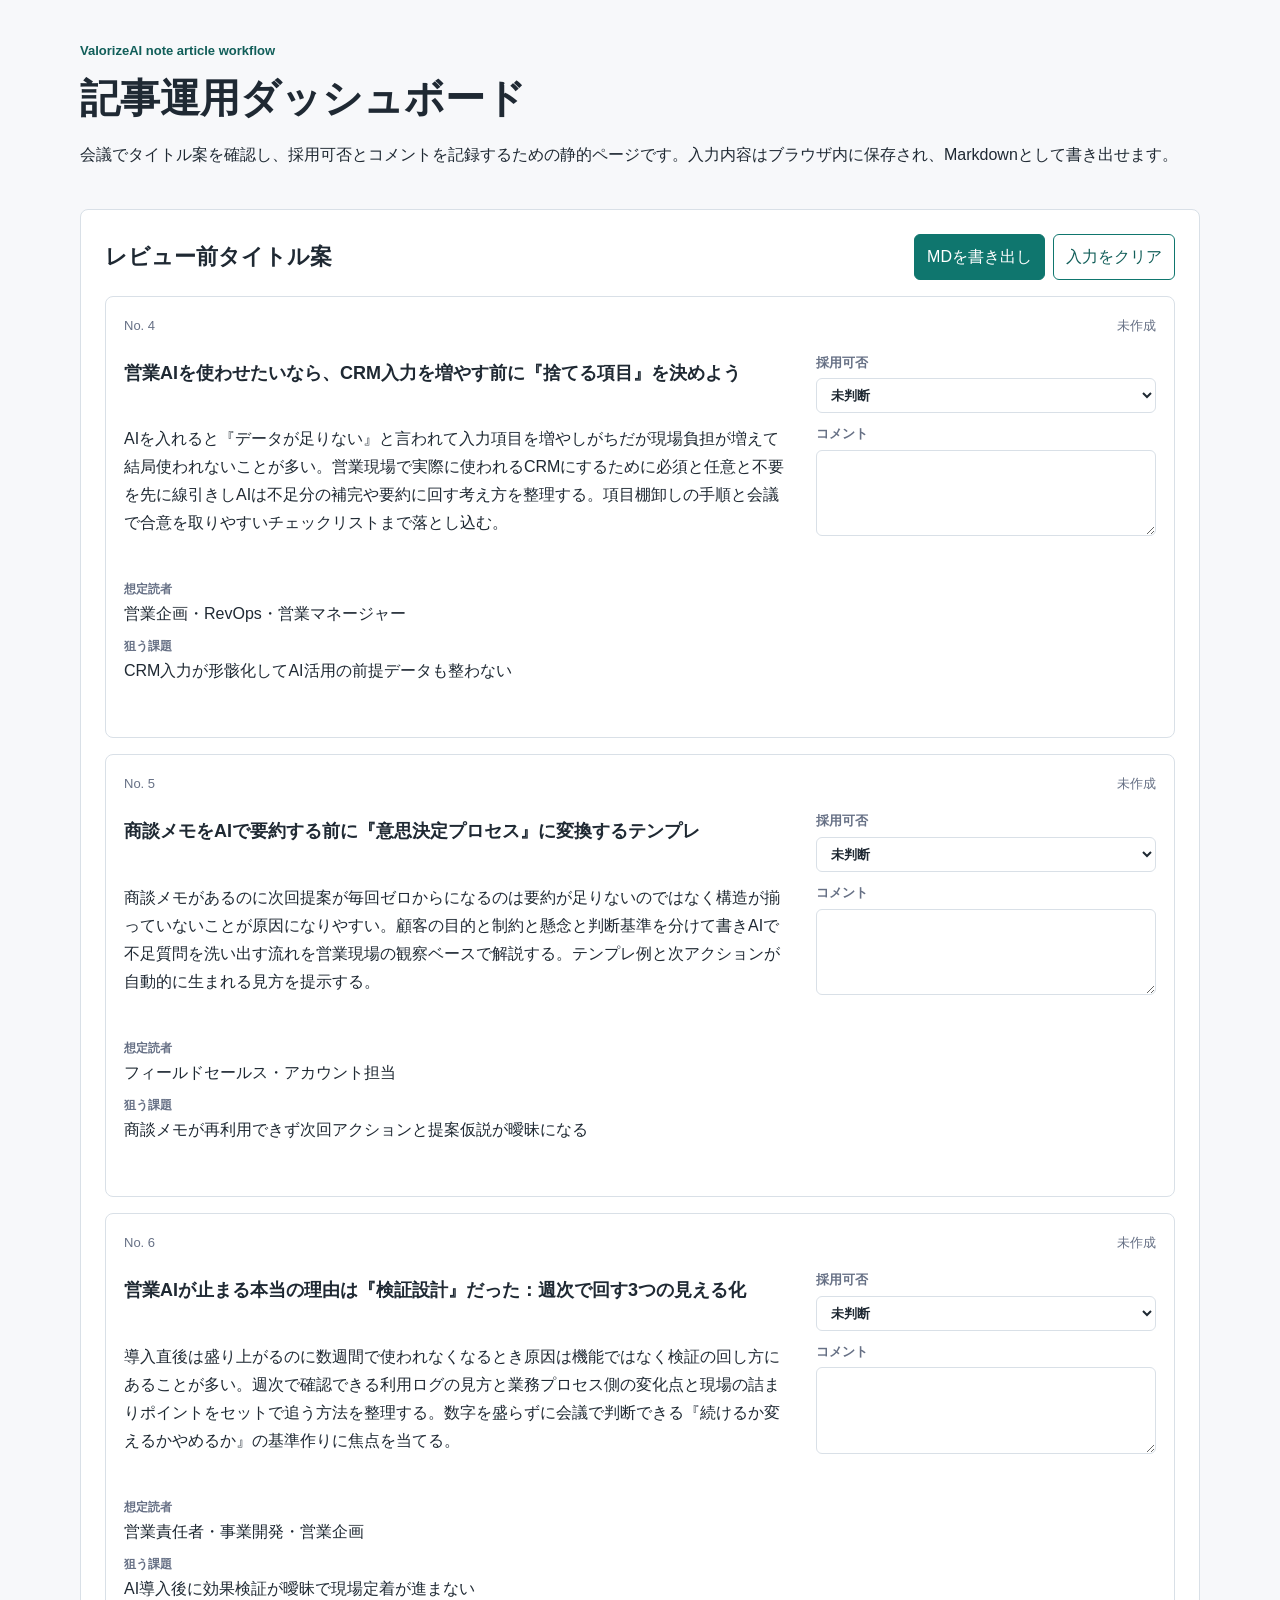
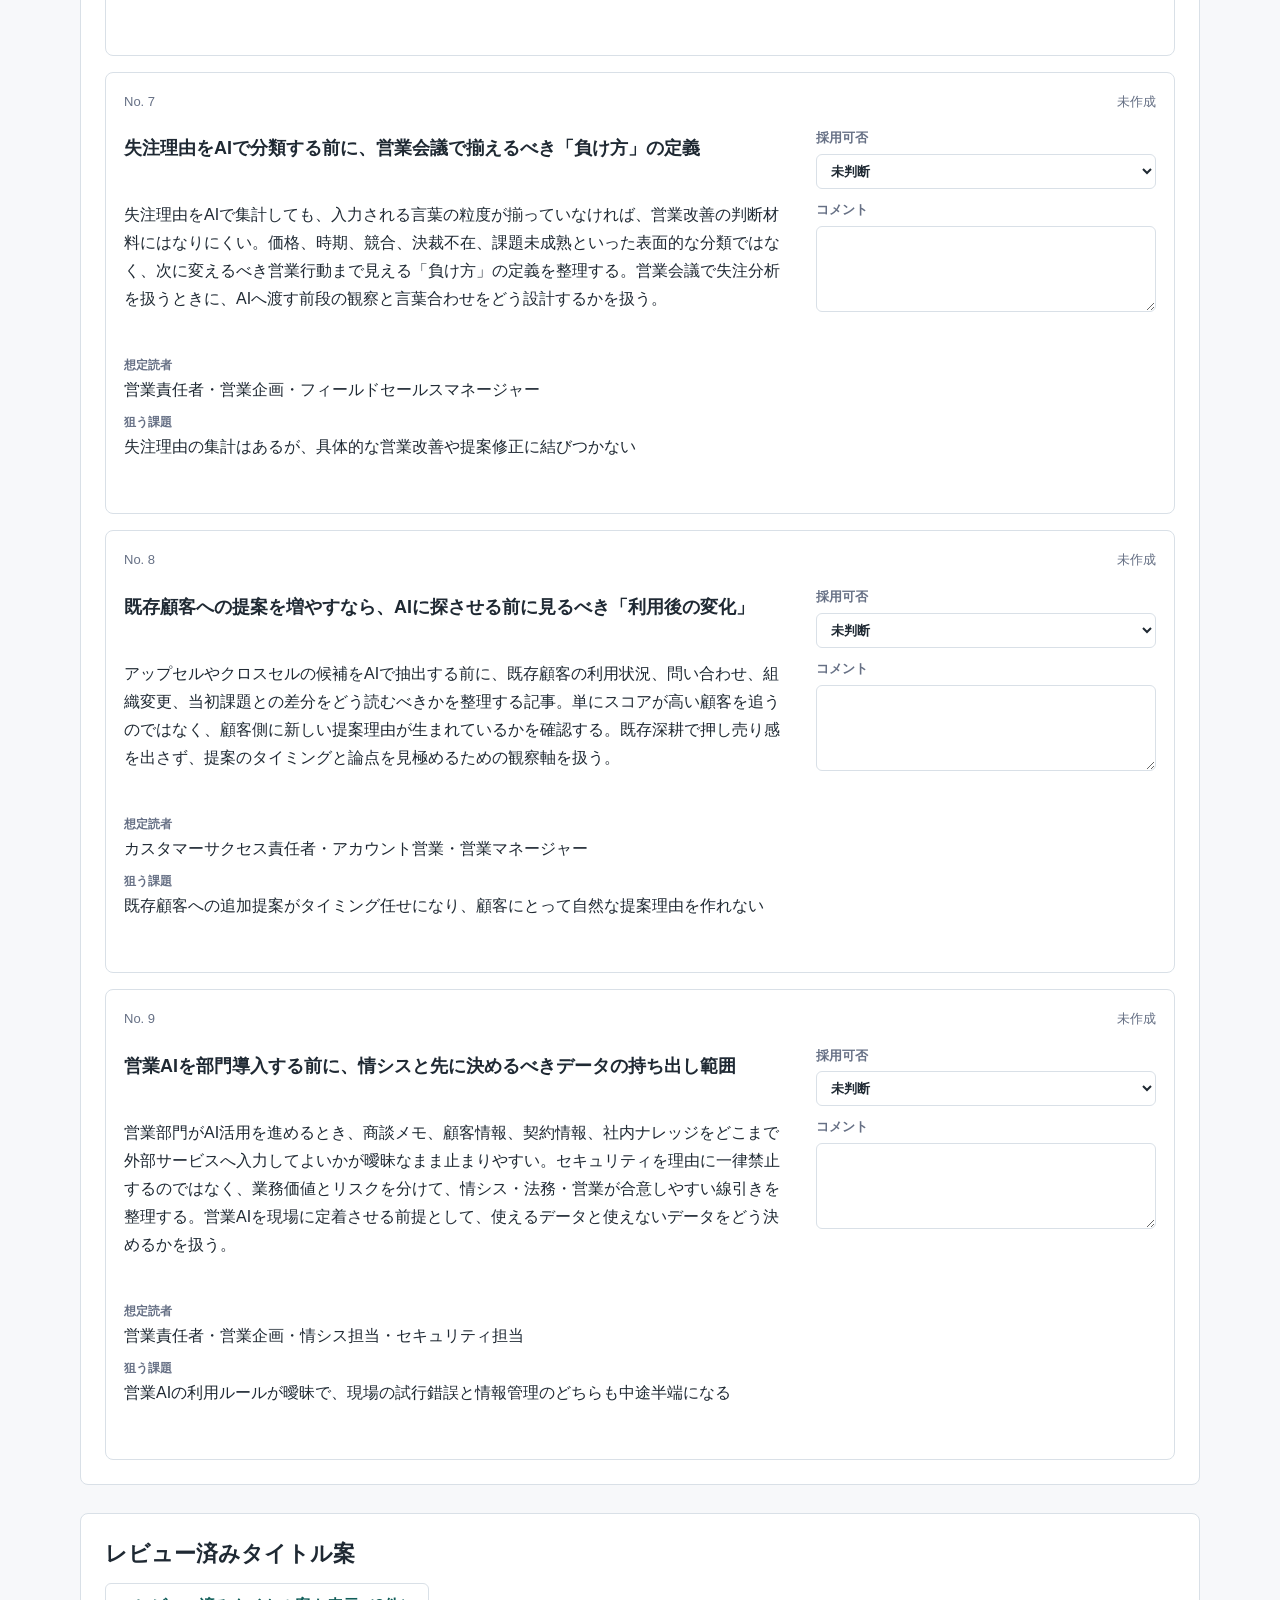
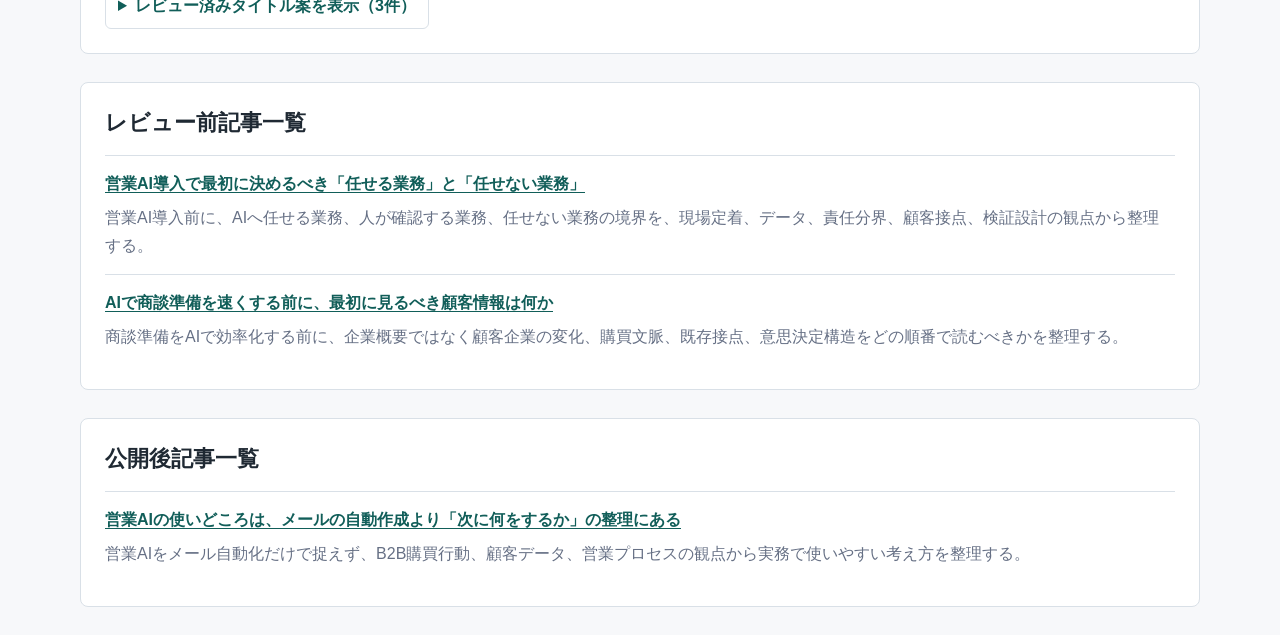
==== commit e0f9bacf: "Add review article 2026-05-21 sales-ai-task-boundary" ====
--- a/index.html
+++ b/index.html
@@ -195,7 +195,7 @@
         <ul class="reviewed-list">
 <li>
           <span class="reviewed-decision">採用</span>
-          <span class="reviewed-title">営業AIを導入する前に決めておきたい「使わせる業務」と「任せない業務」</span>
+          <span class="reviewed-title">営業AI導入で最初に決めるべき「任せる業務」と「任せない業務」</span>
           
         </li>
 <li>
@@ -216,6 +216,10 @@
       <h2>レビュー前記事一覧</h2>
       <ul class="article-list">
 <li>
+          <div class="article-title"><a href="articles/2026-05-21-sales-ai-task-boundary.html">営業AI導入で最初に決めるべき「任せる業務」と「任せない業務」</a></div>
+          <p>営業AI導入前に、AIへ任せる業務、人が確認する業務、任せない業務の境界を、現場定着、データ、責任分界、顧客接点、検証設計の観点から整理する。</p>
+        </li>
+<li>
           <div class="article-title"><a href="articles/2026-05-21-ai-sales-prep-customer-info.html">AIで商談準備を速くする前に、最初に見るべき顧客情報は何か</a></div>
           <p>商談準備をAIで効率化する前に、企業概要ではなく顧客企業の変化、購買文脈、既存接点、意思決定構造をどの順番で読むべきかを整理する。</p>
         </li>
